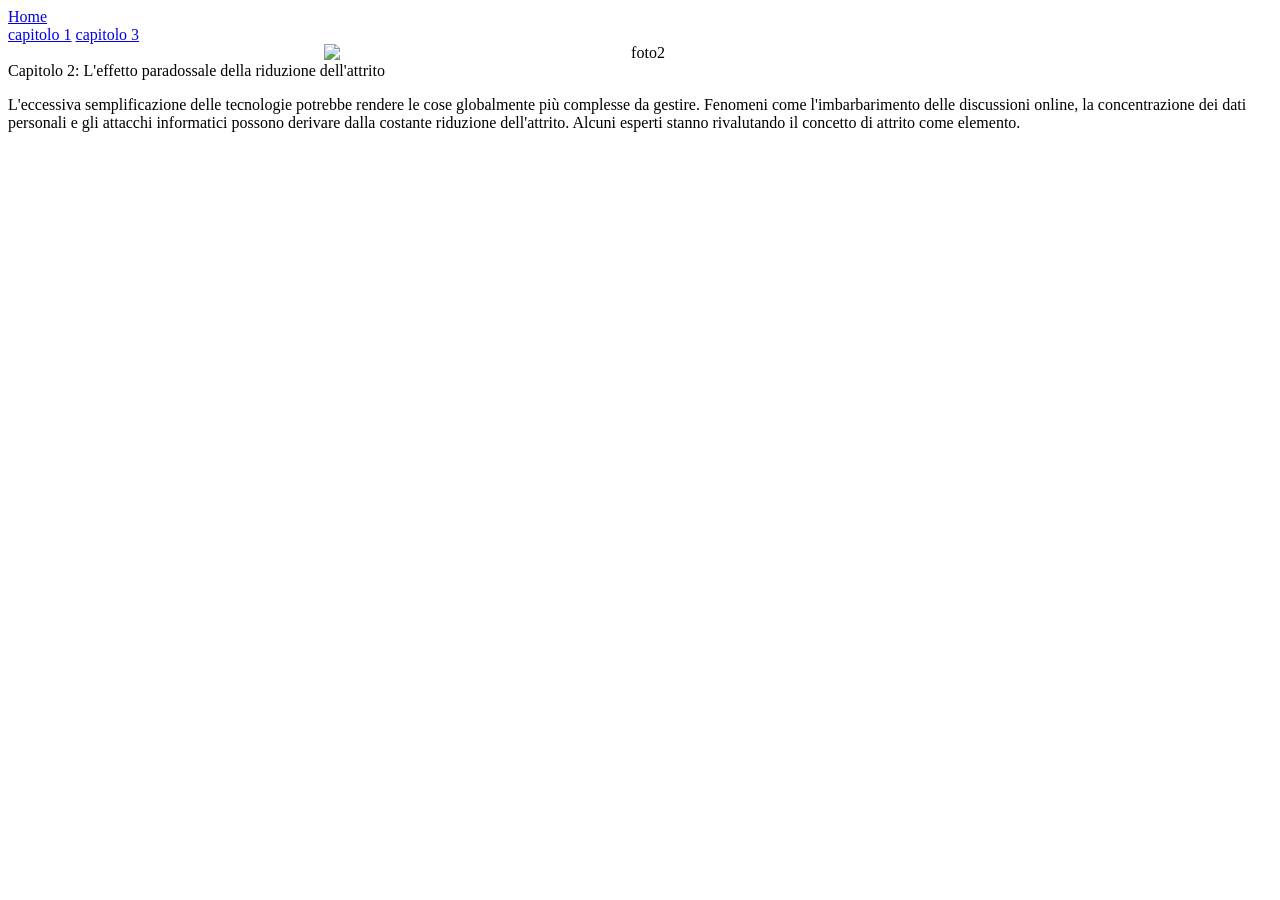
==== pagina2.html @ 8bafddbc "Update pagina2.html" ====
<!DOCTYPE html>
<html lang="en">
<head>
<meta charset="UTF-8">
<meta name="viewport" content="width=device-width, initial-scale=1.0">
<link rel="stylesheet" href="css/style.css">
<title>Pagina 2</title>
</head>
<body>

<div class="navbar">
  <a href="index.html" class="home">Home</a>
  <div>
    <a href="pagina1.html">capitolo 1</a>
    <a href="pagina3.html">capitolo 3</a>
  </div>
</div>

<center>
  <img src="img/foto 2.jpg" alt="foto2" style="max-width: 50%; height: auto; display: block; margin: 0 auto;">
</center>

<div class="main-content">
  <div class="page-title">
    Capitolo 2: L'effetto paradossale della riduzione dell'attrito
  </div>
  <div class="page-content">
    <p>L'eccessiva semplificazione delle tecnologie potrebbe rendere le cose globalmente più complesse da gestire. Fenomeni come l'imbarbarimento delle discussioni online, la concentrazione dei dati personali e gli attacchi informatici possono derivare dalla costante riduzione dell'attrito. Alcuni esperti stanno rivalutando il concetto di attrito come elemento.</p>
  </div>
</div>

</body>
</html>
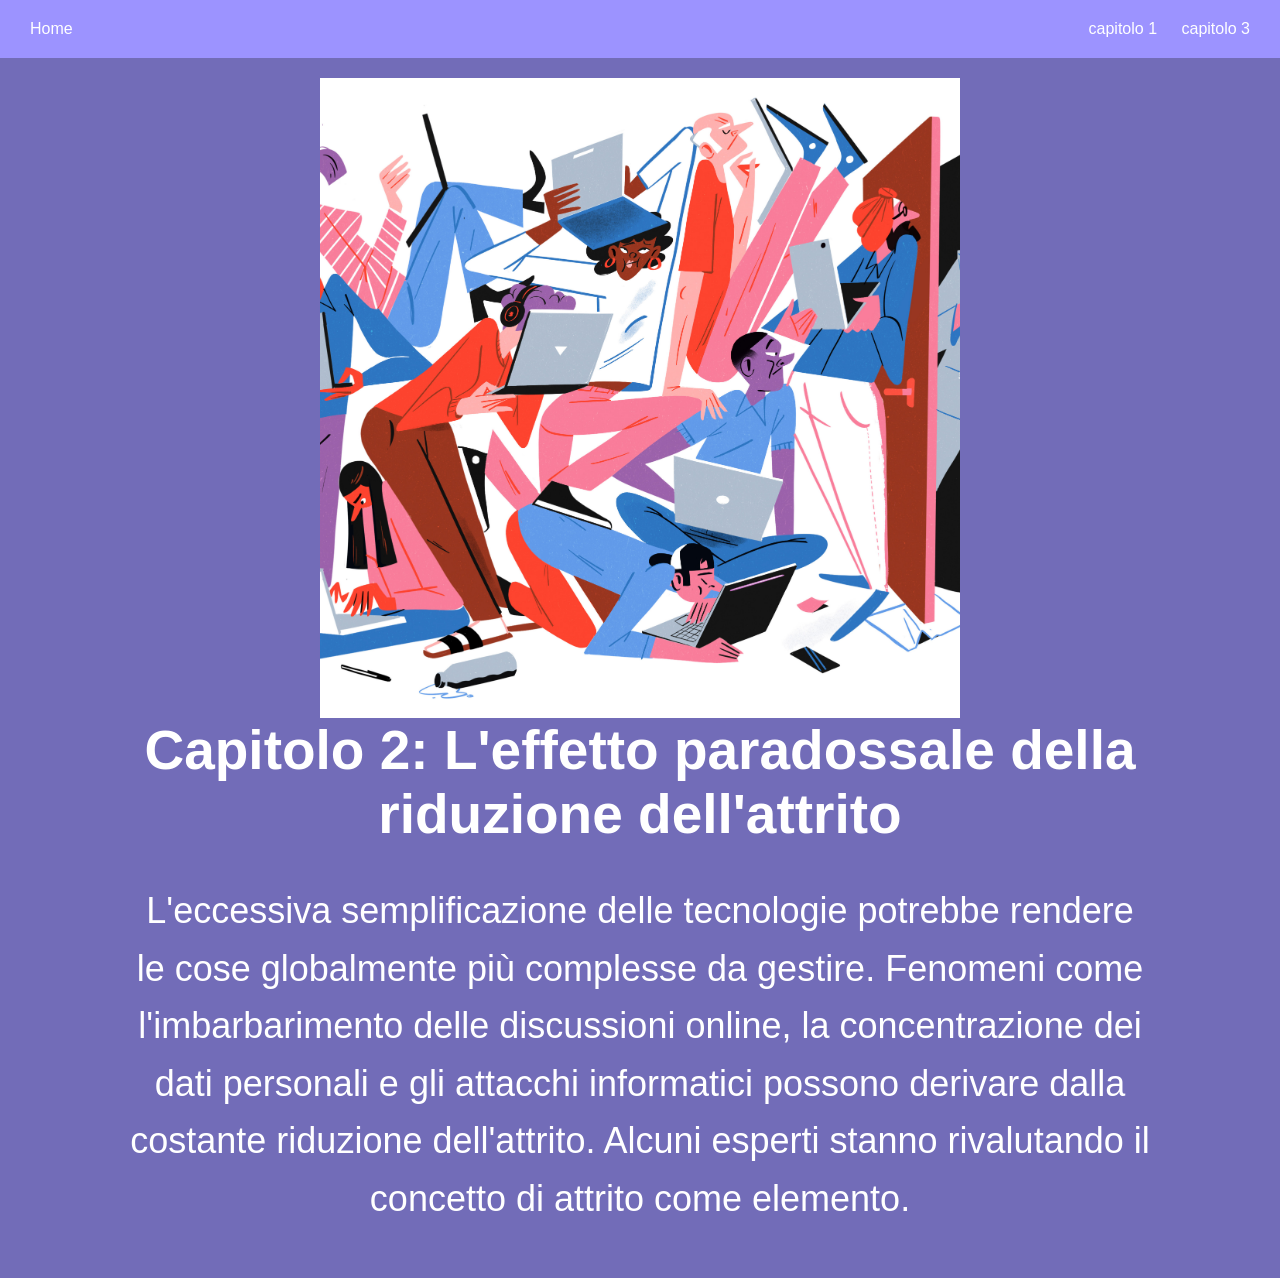
==== commit d9981c92: "progetto completato" ====
--- a/pagina2.html
+++ b/pagina2.html
@@ -9,7 +9,7 @@
 <body>
 
 <div class="navbar">
-  <a href="index.html" class="home">Home</a>
+  <a href="home.html" class="home">Home</a>
   <div>
     <a href="pagina1.html">capitolo 1</a>
     <a href="pagina3.html">capitolo 3</a>
--- a/css/style.css
+++ b/css/style.css
@@ -0,0 +1,52 @@
+body {
+  margin: 0;
+  font-family: Arial, sans-serif;
+  background-color: #726cb8;
+}
+
+.navbar {
+  background-color: #9c93ff;
+  overflow: hidden;
+  display: flex;
+  justify-content: space-between;
+  align-items: center;
+  padding: 10px 20px;
+  margin-bottom: 20px;
+}
+
+.navbar a {
+  color: white;
+  text-decoration: none;
+  padding: 10px 8px;
+  margin: 0 2px;
+}
+
+.navbar a.home {
+  order: -1;
+}
+
+.main-content {
+  margin: 0 auto;
+  width: 80%;
+  text-align: center;
+}
+
+.page-title {
+  color: white;
+  font-size: 55px;
+  font-weight: bold;
+  margin-bottom: 20px;
+}
+
+.page-content {
+  color: white;
+  font-size: 36px;
+  line-height: 1.6;
+  text-align: center;
+  margin-bottom: 50px;
+}
+
+.center-image {
+  display: block;
+  margin: 0 auto; /* Questo centrerà l'immagine */
+}
